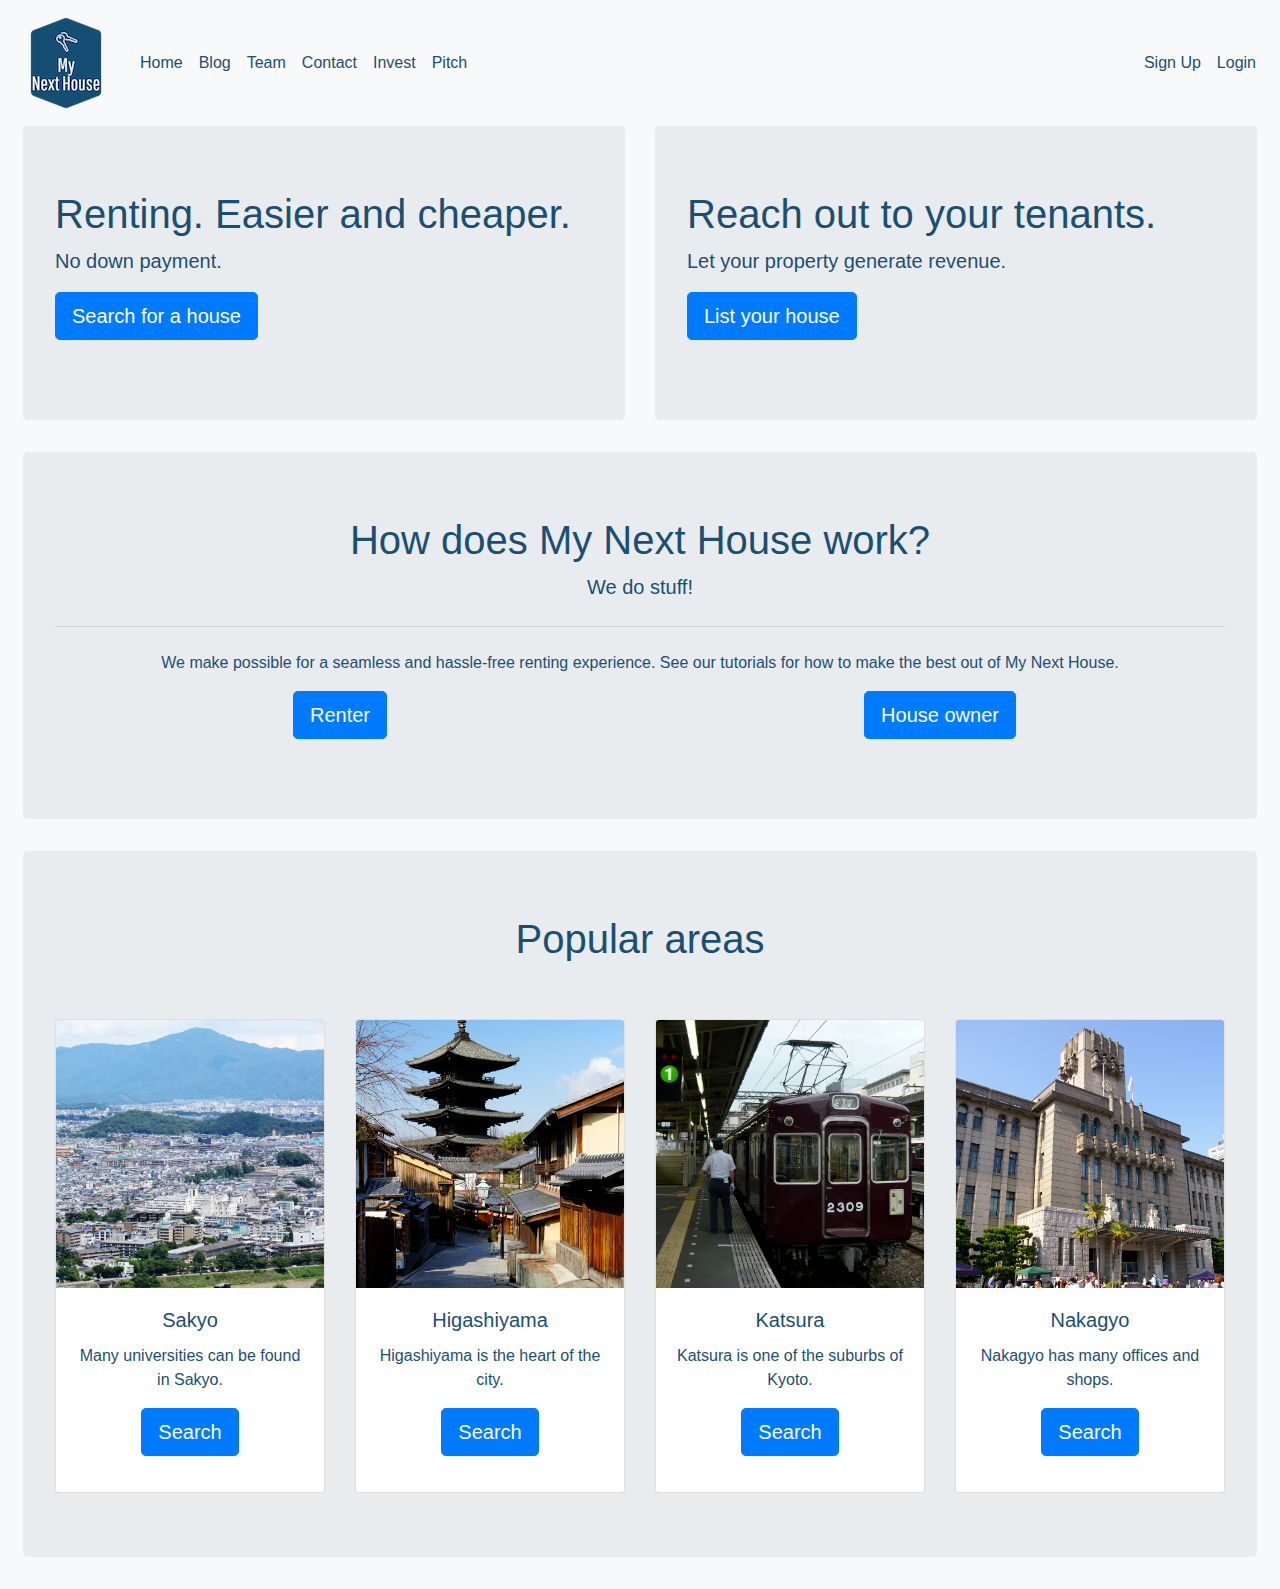
==== index.html @ 5ad105f8 "Add files via upload" ====
<!doctype html>
<html lang="en">
  <head>
    <!-- Required meta tags -->
    <meta charset="utf-8">
    <meta name="viewport" content="width=device-width, initial-scale=1, shrink-to-fit=no">

    <!-- Bootstrap CSS -->
    <link rel="stylesheet" href="https://stackpath.bootstrapcdn.com/bootstrap/4.3.1/css/bootstrap.min.css" integrity="sha384-ggOyR0iXCbMQv3Xipma34MD+dH/1fQ784/j6cY/iJTQUOhcWr7x9JvoRxT2MZw1T" crossorigin="anonymous">
    <link href="styles.css" type="text/css" rel="stylesheet">
    <link rel="stylesheet" href="https://use.fontawesome.com/releases/v5.5.0/css/all.css" integrity="sha384-B4dIYHKNBt8Bc12p+WXckhzcICo0wtJAoU8YZTY5qE0Id1GSseTk6S+L3BlXeVIU" crossorigin="anonymous">


    <title>My Next House</title>
  </head>
  <body class="bg-light">
    <div class="container-fluid p-0">
      <nav class="navbar navbar-expand-lg navbar-light" >
            <a id='logo'class="navbar-brand" href="index.html">
              <img src="./images/mnh_logo.png" width="100" height="100" alt="My Next House Logo">
            </a>
        <button class="navbar-toggler custom-toggler" type="button" data-toggle="collapse" data-target="#navbarSupportedContent" aria-controls="navbarSupportedContent" aria-expanded="false" aria-label="Toggle navigation">
          <span class="navbar-toggler-icon">
          </span>
        </button>

        <div class="collapse navbar-collapse" id="navbarSupportedContent">
          <ul class="navbar-nav mr-auto">
            <li class="nav-item active">
              <a class="nav-link" href="index.html" style="color: #1B4F72;">Home <span class="sr-only">(current)</span></a>
            </li>
            <li class="nav-item active">
              <a class="nav-link" href="blog.html" style="color: #1B4F72;">Blog <span class="sr-only">(current)</span></a>
            </li>
            <li class="nav-item active">
              <a class="nav-link" href="team.html" style="color: #1B4F72;">Team <span class="sr-only">(current)</span></a>
            </li>
            <li class="nav-item active">
              <a class="nav-link" href="contact.html" style="color: #1B4F72;">Contact <span class="sr-only">(current)</span></a>
            </li>
            <li class="nav-item active">
              <a class="nav-link" href="invest.html" style="color: #1B4F72;">Invest <span class="sr-only">(current)</span></a>
            </li>
            <li class="nav-item active">
              <a class="nav-link" href="pitch.html" style="color: #1B4F72;">Pitch <span class="sr-only">(current)</span></a>
            </li>
          </ul>
          <ul class="nav navbar-nav ml-auto">
            <li class="nav-item">
              <a class="nav-link" href="signup.html" style="color: #1B4F72;"><span class="fas fa-user" style="color: #1B4F72;"></span> Sign Up</a>
            </li>
            <li class="nav-item">
              <a class="nav-link" href="login.html" style="color: #1B4F72;"><span class="fas fa-sign-in-alt" style="color: #1B4F72;"></span> Login</a>
            </li>
          </ul>
        </div>
      </nav>
      <div class="row mx-2">
        <div class="col-md col-sm-12">
          <div class="jumbotron">
            <h1 class="display-5">Renting. Easier and cheaper.</h1>
            <p class="lead">No down payment.</p>

            <p class="lead">
                <a class="btn btn-primary btn-lg" href="rent.html" role="button">Search for a house</a>
            </p>
          </div>
        </div>
        <div class="col-md col-sm-12">
          <div class="jumbotron">
            <h1 class="display-5">Reach out to your tenants.</h1>
            <p class="lead">Let your property generate revenue.</p>

            <p class="lead">
                <a class="btn btn-primary btn-lg" href="rentout.html" role="button">List your house</a>
            </p>
          </div>
        </div>
      </div>
      <div class="row mx-2">
        <div class="col text-center">
          <div class="jumbotron">
            <h1 class="display-5">How does My Next House work?</h1>
            <p class="lead">We do stuff!</p>
            <hr class="my-4">
            <p>We make possible for a seamless and hassle-free renting experience.
              See our tutorials for how to make the best out of My Next House.</p>
          <div class="row">
            <div class="col">
              <p class="lead">
                <a class="btn btn-primary btn-lg" href="#" role="button">Renter</a>
              </p>
            </div>
            <div class="col">
              <p class="lead">
                <a class="btn btn-primary btn-lg" href="#" role="button">House owner</a>
              </p>
            </div>
          </div>
        </div>
      </div>
    </div>
    <div class="row mx-2">
      <div class="col text-center">
        <div class="jumbotron">
          <h1 class="display-5 text-center mb-5">Popular areas</h1>
          <div class="row">
            <div class="col-md col-sm-6 mt-2">
              <div class="card">
                <img src="./images/sakyo.png" class="card-img-top" alt="...">
                <div class="card-body">
                  <h5 class="card-title">Sakyo</h5>
                  <p class="card-text">Many universities can be found in Sakyo.</p>
                  <p class="lead">
                    <a class="btn btn-primary btn-lg" href="#" role="button">Search</a>
                  </p>
                </div>
              </div>
            </div>
            <div class="col-md col-sm-6 mt-2">
              <div class="card">
                <img src="./images/higashiyama.png" class="card-img-top" alt="...">
                <div class="card-body">
                  <h5 class="card-title">Higashiyama</h5>
                  <p class="card-text">Higashiyama is the heart of the city.</p>
                  <p class="lead">
                    <a class="btn btn-primary btn-lg" href="#" role="button">Search</a>
                  </p>
                </div>
              </div>
            </div>
            <div class="col-md col-sm-6 mt-2">
              <div class="card">
                <img src="./images/katsura.png" class="card-img-top" alt="...">
                <div class="card-body">
                  <h5 class="card-title">Katsura</h5>
                  <p class="card-text">Katsura is one of the suburbs of Kyoto.</p>
                  <p class="lead">
                    <a class="btn btn-primary btn-lg" href="#" role="button">Search</a>
                  </p>
                </div>
              </div>
            </div>
            <div class="col-md col-sm-6 mt-2">
              <div class="card">
                <img src="./images/nakagyo.png" class="card-img-top" alt="...">
                <div class="card-body">
                  <h5 class="card-title">Nakagyo</h5>
                  <p class="card-text">Nakagyo has many offices and shops.</p>
                  <p class="lead">
                    <a class="btn btn-primary btn-lg" href="#" role="button">Search</a>
                  </p>
                </div>
              </div>
            </div>
          </div>
        </div>
      </div>
    </div>
    <!-- Optional JavaScript -->
    <!-- jQuery first, then Popper.js, then Bootstrap JS -->
    <script src="https://code.jquery.com/jquery-3.3.1.slim.min.js" integrity="sha384-q8i/X+965DzO0rT7abK41JStQIAqVgRVzpbzo5smXKp4YfRvH+8abtTE1Pi6jizo" crossorigin="anonymous"></script>
    <script src="https://cdnjs.cloudflare.com/ajax/libs/popper.js/1.14.7/umd/popper.min.js" integrity="sha384-UO2eT0CpHqdSJQ6hJty5KVphtPhzWj9WO1clHTMGa3JDZwrnQq4sF86dIHNDz0W1" crossorigin="anonymous"></script>
    <script src="https://stackpath.bootstrapcdn.com/bootstrap/4.3.1/js/bootstrap.min.js" integrity="sha384-JjSmVgyd0p3pXB1rRibZUAYoIIy6OrQ6VrjIEaFf/nJGzIxFDsf4x0xIM+B07jRM" crossorigin="anonymous"></script>
  </body>
</html>
---- styles.css ----
*{
  border: 0px solid black;
  font-family: "Geneva", "Lucida Grande", "Lucida Sans Unicode", "Lucida Sans", Tahoma, sans-serif;
  color:#1B4F72;
}

.custom-toggler.navbar-toggler {
    border-color: #1B4F72;
}
.custom-toggler .navbar-toggler-icon {
  background-image: url("data:image/svg+xml;charset=utf8,%3Csvg viewBox='0 0 32 32' xmlns='http://www.w3.org/2000/svg'%3E%3Cpath stroke='rgba(27, 79, 114, 1)' stroke-width='2' stroke-linecap='round' stroke-miterlimit='10' d='M4 8h24M4 16h24M4 24h24'/%3E%3C/svg%3E");
}

.jumbotron a , ..jumbotron .btn {
  background-color: #1B4F72;
  border: 0px solid #1B4F72;
}

.border-bottom-3px {
    border-bottom: 3px solid #1B4F72;
}
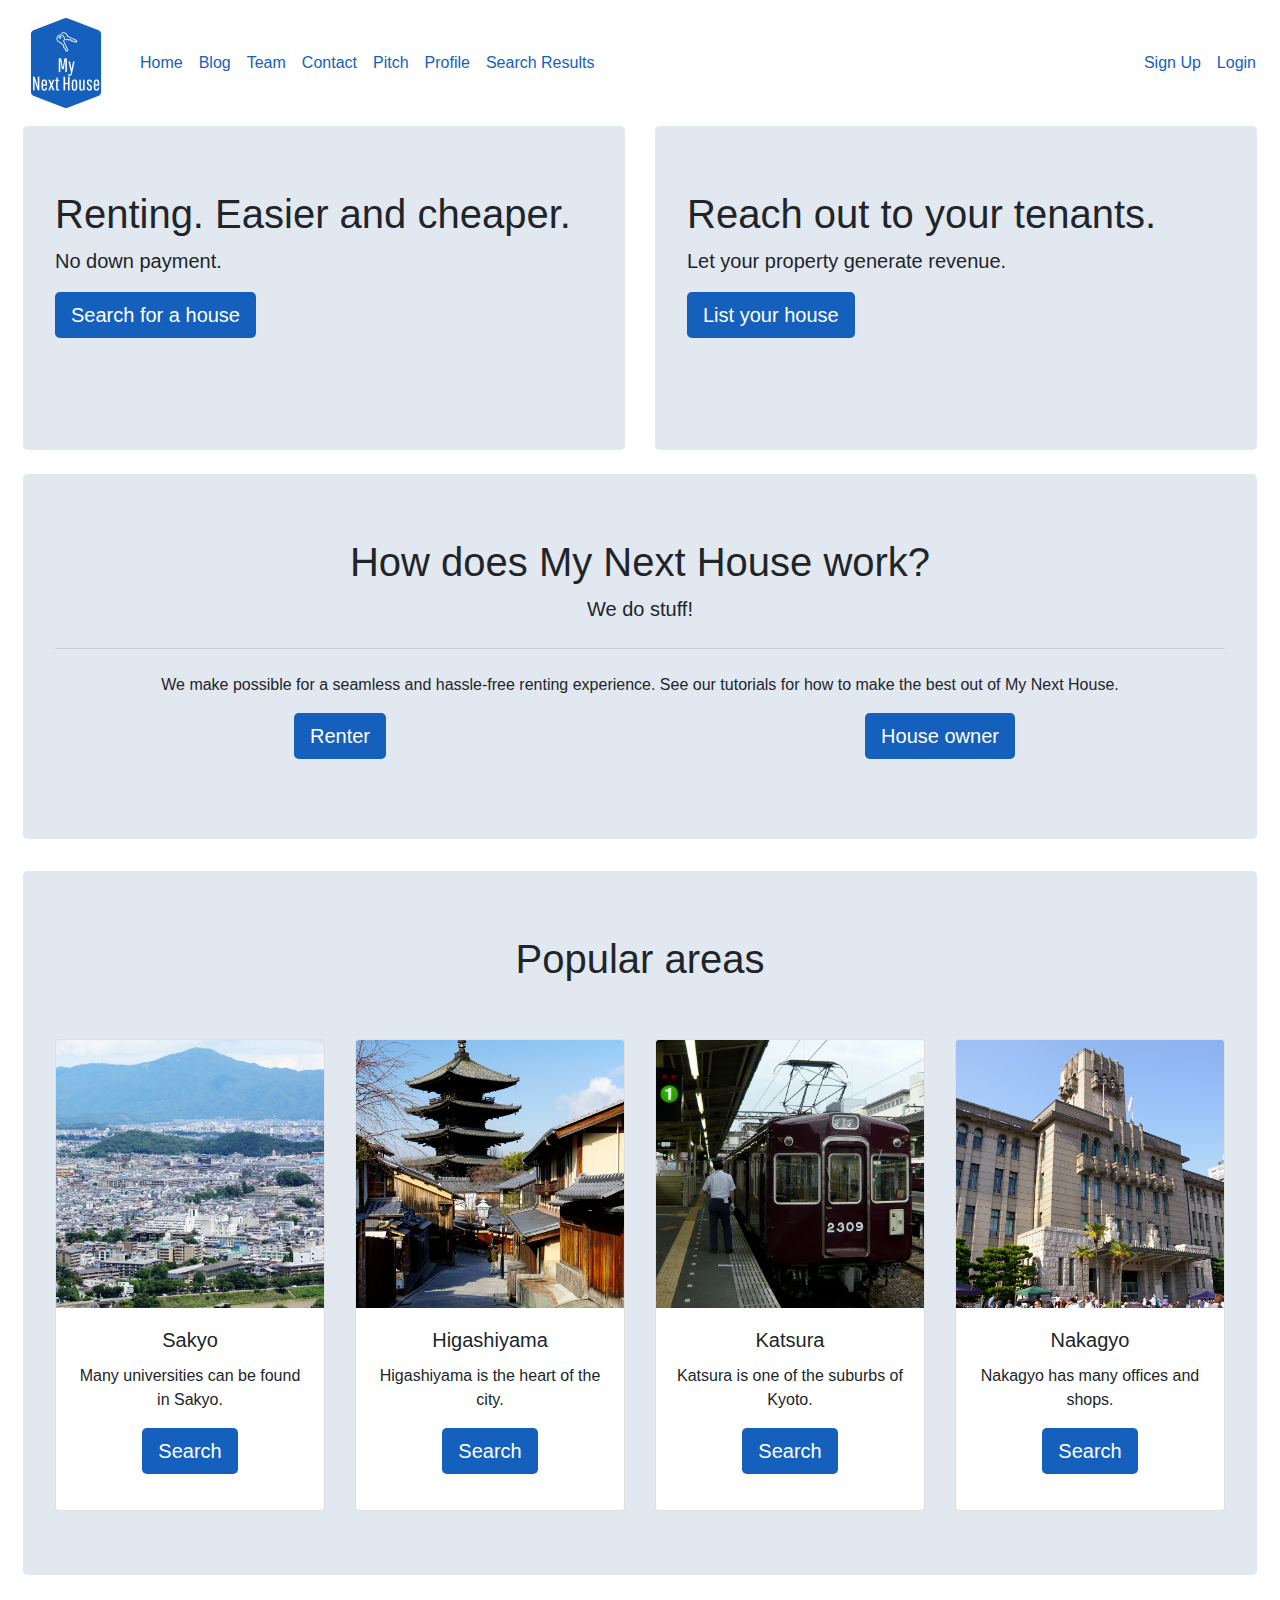
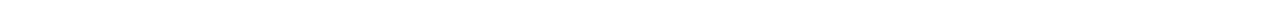
==== commit 77fbf4c1: "Add files via upload" ====
--- a/index.html
+++ b/index.html
@@ -13,9 +13,9 @@
 
     <title>My Next House</title>
   </head>
-  <body class="bg-light">
+  <body>
     <div class="container-fluid p-0">
-      <nav class="navbar navbar-expand-lg navbar-light" >
+      <nav class="navbar navbar-expand-lg ">
             <a id='logo'class="navbar-brand" href="index.html">
               <img src="./images/mnh_logo.png" width="100" height="100" alt="My Next House Logo">
             </a>
@@ -27,52 +27,103 @@
         <div class="collapse navbar-collapse" id="navbarSupportedContent">
           <ul class="navbar-nav mr-auto">
             <li class="nav-item active">
-              <a class="nav-link" href="index.html" style="color: #1B4F72;">Home <span class="sr-only">(current)</span></a>
-            </li>
-            <li class="nav-item active">
-              <a class="nav-link" href="blog.html" style="color: #1B4F72;">Blog <span class="sr-only">(current)</span></a>
-            </li>
-            <li class="nav-item active">
-              <a class="nav-link" href="team.html" style="color: #1B4F72;">Team <span class="sr-only">(current)</span></a>
-            </li>
-            <li class="nav-item active">
-              <a class="nav-link" href="contact.html" style="color: #1B4F72;">Contact <span class="sr-only">(current)</span></a>
-            </li>
-            <li class="nav-item active">
-              <a class="nav-link" href="invest.html" style="color: #1B4F72;">Invest <span class="sr-only">(current)</span></a>
-            </li>
-            <li class="nav-item active">
-              <a class="nav-link" href="pitch.html" style="color: #1B4F72;">Pitch <span class="sr-only">(current)</span></a>
+              <a class="nav-link" href="index.html">Home <span class="sr-only">(current)</span></a>
+            </li>
+            <li class="nav-item active">
+              <a class="nav-link" href="blog.html">Blog <span class="sr-only">(current)</span></a>
+            </li>
+            <li class="nav-item active">
+              <a class="nav-link" href="team.html" >Team <span class="sr-only">(current)</span></a>
+            </li>
+            <li class="nav-item active">
+              <a class="nav-link" href="contact.html" >Contact <span class="sr-only">(current)</span></a>
+            </li>
+            <li class="nav-item active">
+              <a class="nav-link" href="pitch.html" >Pitch <span class="sr-only">(current)</span></a>
+            </li>
+            <li class="nav-item active">
+              <a class="nav-link" href="profile_rentout.html" >Profile <span class="sr-only">(current)</span></a>
+            </li>
+            <li class="nav-item active">
+              <a class="nav-link" href="result.html" >Search Results <span class="sr-only">(current)</span></a>
             </li>
           </ul>
           <ul class="nav navbar-nav ml-auto">
-            <li class="nav-item">
-              <a class="nav-link" href="signup.html" style="color: #1B4F72;"><span class="fas fa-user" style="color: #1B4F72;"></span> Sign Up</a>
-            </li>
-            <li class="nav-item">
-              <a class="nav-link" href="login.html" style="color: #1B4F72;"><span class="fas fa-sign-in-alt" style="color: #1B4F72;"></span> Login</a>
+
+
+            <li class="nav-item dropdown">
+              <a class="nav-link dropdown-toggle" data-toggle="dropdown" href="#" role="button" aria-haspopup="true" aria-expanded="false"><span class="fas fa-user" style="color: #1560bd;"></span> Sign Up</a>
+              <div class="dropdown-menu dropdown-menu-right text-center"  style="min-width: 20rem;"width="200px">
+                <form class="px-4 py-3">
+                  <div class="form-group">
+                    <label for="signup-email">Email address</label>
+                    <input type="email" class="form-control" id="signup-email" placeholder="email@example.com">
+                  </div>
+                  <div class="form-group">
+                    <label for="signup-password">Password</label>
+                    <input type="password" class="form-control" id="signup-password" placeholder="Password">
+                  </div>
+                  <div class="form-check mb-3 text-center">
+                    <input type="checkbox" class="form-check-input" id="signup-rememberme">
+                    <label class="form-check-label" for="signup-rememberme">
+                      Remember me
+                    </label>
+                  </div>
+                  <div class="text-center">
+                    <button type="submit" class="btn">Sign up</button>
+                  </div>
+                </form>
+              </div>
+            </li>
+
+
+            <li class="nav-item dropdown">
+              <a class="nav-link dropdown-toggle" data-toggle="dropdown" href="#" role="button" aria-haspopup="true" aria-expanded="false"><span class="fas fa-sign-in-alt" style="color: #1560bd;"></span> Login</a>
+              <div class="dropdown-menu dropdown-menu-right text-center"  style="min-width: 20rem;"width="200px">
+                <form class="px-4 py-3">
+                  <div class="form-group">
+                    <label for="login-email">Email address</label>
+                    <input type="email" class="form-control" id="login-email" placeholder="email@example.com">
+                  </div>
+                  <div class="form-group">
+                    <label for="login-password">Password</label>
+                    <input type="password" class="form-control" id="login-password" placeholder="Password">
+                  </div>
+                  <div class="form-check mb-3 text-center">
+                    <input type="checkbox" class="form-check-input" id="login-rememberme">
+                    <label class="form-check-label" for="login-rememberme">
+                      Remember me
+                    </label>
+                  </div>
+                  <div class="text-center">
+                    <button type="submit" class="btn">Login</button>
+                  </div>
+                </form>
+                <div class="dropdown-divider"></div>
+                <a class="dropdown-item" href="#">Forgot password?</a>
+              </div>
             </li>
           </ul>
         </div>
       </nav>
-      <div class="row mx-2">
-        <div class="col-md col-sm-12">
-          <div class="jumbotron">
+      <div class="row mx-2 row-eq-height">
+        <div class="col-md-6 col-sm-12 pb-4">
+          <div class="jumbotron" style="height:100%;">
             <h1 class="display-5">Renting. Easier and cheaper.</h1>
             <p class="lead">No down payment.</p>
 
             <p class="lead">
-                <a class="btn btn-primary btn-lg" href="rent.html" role="button">Search for a house</a>
+                <a class="btn btn-lg" href="rent.html" role="button">Search for a house</a>
             </p>
           </div>
         </div>
-        <div class="col-md col-sm-12">
-          <div class="jumbotron">
+        <div class="col-md-6 col-sm-12 pb-4">
+          <div class="jumbotron" style="height:100%;">
             <h1 class="display-5">Reach out to your tenants.</h1>
             <p class="lead">Let your property generate revenue.</p>
 
-            <p class="lead">
-                <a class="btn btn-primary btn-lg" href="rentout.html" role="button">List your house</a>
+            <p class="lead" >
+                <a class="btn btn-lg" href="signup.html" role="button">List your house</a>
             </p>
           </div>
         </div>
@@ -86,14 +137,14 @@
             <p>We make possible for a seamless and hassle-free renting experience.
               See our tutorials for how to make the best out of My Next House.</p>
           <div class="row">
+            <div class="col text-center">
+              <p class="lead">
+                <a class="btn btn-lg" href="#" role="button">Renter</a>
+              </p>
+            </div>
             <div class="col">
               <p class="lead">
-                <a class="btn btn-primary btn-lg" href="#" role="button">Renter</a>
-              </p>
-            </div>
-            <div class="col">
-              <p class="lead">
-                <a class="btn btn-primary btn-lg" href="#" role="button">House owner</a>
+                <a class="btn btn-lg" href="#" role="button">House owner</a>
               </p>
             </div>
           </div>
@@ -112,7 +163,7 @@
                   <h5 class="card-title">Sakyo</h5>
                   <p class="card-text">Many universities can be found in Sakyo.</p>
                   <p class="lead">
-                    <a class="btn btn-primary btn-lg" href="#" role="button">Search</a>
+                    <a class="btn btn-lg" href="#" role="button">Search</a>
                   </p>
                 </div>
               </div>
@@ -124,7 +175,7 @@
                   <h5 class="card-title">Higashiyama</h5>
                   <p class="card-text">Higashiyama is the heart of the city.</p>
                   <p class="lead">
-                    <a class="btn btn-primary btn-lg" href="#" role="button">Search</a>
+                    <a class="btn btn-lg" href="#" role="button">Search</a>
                   </p>
                 </div>
               </div>
@@ -136,7 +187,7 @@
                   <h5 class="card-title">Katsura</h5>
                   <p class="card-text">Katsura is one of the suburbs of Kyoto.</p>
                   <p class="lead">
-                    <a class="btn btn-primary btn-lg" href="#" role="button">Search</a>
+                    <a class="btn btn-lg" href="#" role="button">Search</a>
                   </p>
                 </div>
               </div>
@@ -148,7 +199,7 @@
                   <h5 class="card-title">Nakagyo</h5>
                   <p class="card-text">Nakagyo has many offices and shops.</p>
                   <p class="lead">
-                    <a class="btn btn-primary btn-lg" href="#" role="button">Search</a>
+                    <a class="btn btn-lg" href="#" role="button">Search</a>
                   </p>
                 </div>
               </div>
--- a/styles.css
+++ b/styles.css
@@ -1,21 +1,84 @@
+/*  color:#1B4F72;
+
+*/
 *{
   border: 0px solid black;
   font-family: "Geneva", "Lucida Grande", "Lucida Sans Unicode", "Lucida Sans", Tahoma, sans-serif;
-  color:#1B4F72;
 }
 
-.custom-toggler.navbar-toggler {
-    border-color: #1B4F72;
-}
-.custom-toggler .navbar-toggler-icon {
-  background-image: url("data:image/svg+xml;charset=utf8,%3Csvg viewBox='0 0 32 32' xmlns='http://www.w3.org/2000/svg'%3E%3Cpath stroke='rgba(27, 79, 114, 1)' stroke-width='2' stroke-linecap='round' stroke-miterlimit='10' d='M4 8h24M4 16h24M4 24h24'/%3E%3C/svg%3E");
+.container-fluid {
+  background-color:white;
 }
 
-.jumbotron a , ..jumbotron .btn {
-  background-color: #1B4F72;
-  border: 0px solid #1B4F72;
+
+.nav-link a, .nav-link a:visited, .nav-link a:hover{
+  color:#1560bd;
+  text-decoration:none;
 }
 
+.lead a, .btn {
+  color:white !important;
+  background-color: #1560bd;
+  border:0px;
+}
+
+a, a:visited,a:hover{
+  color:#1560bd;
+  text-decoration:none;
+}
+
+.jumbotron {
+  background-color:#e1e8f0;
+}
+
+
+.custom-toggler.navbar-toggler {
+    border-color: #1560bd;
+}
+
+.custom-toggler .navbar-toggler-icon {
+  background-image: url("data:image/svg+xml;charset=utf8,%3Csvg viewBox='0 0 32 32' xmlns='http://www.w3.org/2000/svg'%3E%3Cpath stroke='rgba(21, 96, 189, 1.0)' stroke-width='2' stroke-linecap='round' stroke-miterlimit='10' d='M4 8h24M4 16h24M4 24h24'/%3E%3C/svg%3E");
+}
+
+
+
 .border-bottom-3px {
-    border-bottom: 3px solid #1B4F72;
+    border-bottom: 3px solid;
 }
+
+.dropdown-toggle::after {
+    content: none;
+}
+
+.fa {
+  padding: 10px;
+  margin:2px 1px;
+  width: 50px;
+  text-align: center;
+  border-radius:5px;
+}
+
+.fa:hover {
+    opacity: 0.7;
+}
+
+
+.fa-facebook, .fa-facebook:visited {
+  background: #3B5998;
+  color: white;
+}
+
+.fa-twitter , .fa-twitter:visited{
+  background: #55ACEE;
+  color: white;
+}
+
+.fa-linkedin, .fa-linkedin:visited {
+  background: #007bb5;
+  color: white;
+}
+
+.fa-github, .fa-github:visited {
+  background:black;
+  color:white;
+}
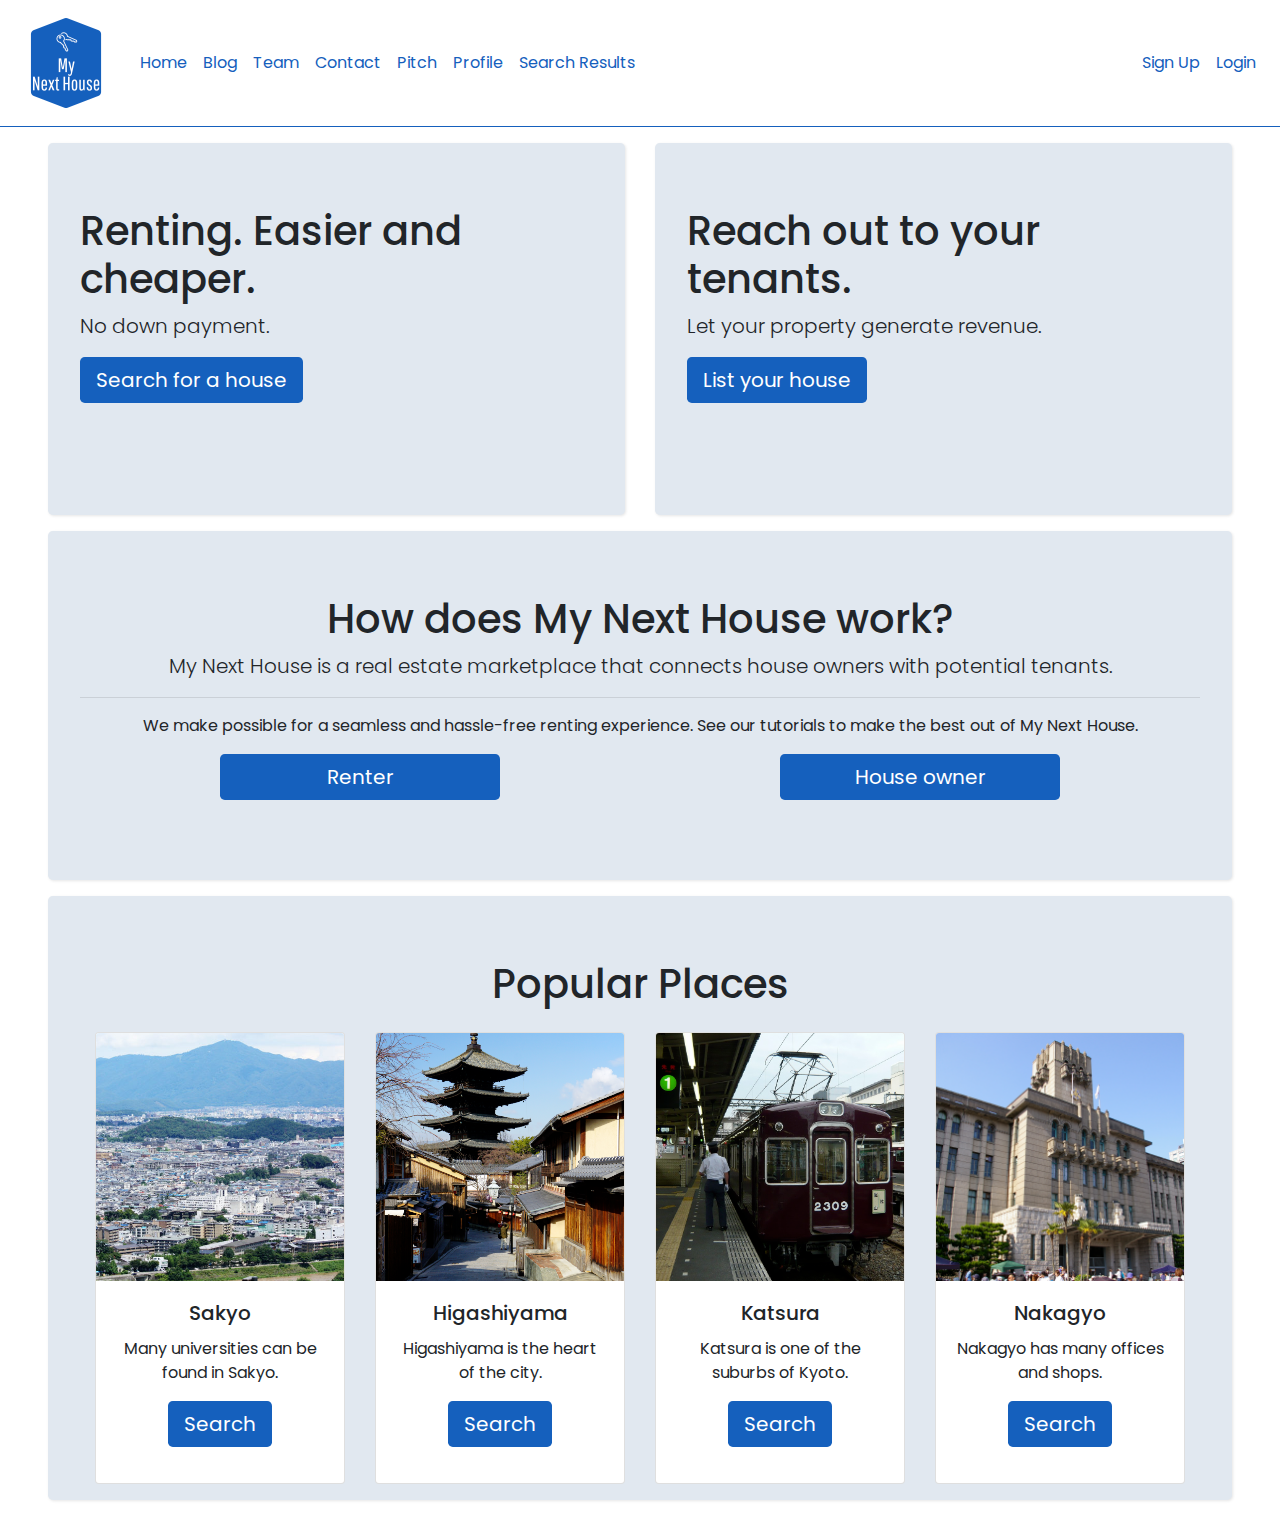
==== commit 0600f744: "Add files via upload" ====
--- a/index.html
+++ b/index.html
@@ -15,16 +15,23 @@
   </head>
   <body>
     <div class="container-fluid p-0">
-      <nav class="navbar navbar-expand-lg ">
-            <a id='logo'class="navbar-brand" href="index.html">
-              <img src="./images/mnh_logo.png" width="100" height="100" alt="My Next House Logo">
-            </a>
-        <button class="navbar-toggler custom-toggler" type="button" data-toggle="collapse" data-target="#navbarSupportedContent" aria-controls="navbarSupportedContent" aria-expanded="false" aria-label="Toggle navigation">
+      <nav class="navbar navbar-expand-lg mb-3">
+        <a class="navbar-brand" href="index.html">
+          <img src="./images/mnh_logo.png" width="100" height="100" alt="My Next House Logo">
+        </a>
+        <button
+          class="navbar-toggler custom-toggler"
+          type="button"
+          data-toggle="collapse"
+          data-target="#menu"
+          aria-controls="navbarSupportedContent"
+          aria-expanded="false"
+          aria-label="Toggle navigation">
           <span class="navbar-toggler-icon">
           </span>
         </button>
 
-        <div class="collapse navbar-collapse" id="navbarSupportedContent">
+        <div class="collapse navbar-collapse" id="menu">
           <ul class="navbar-nav mr-auto">
             <li class="nav-item active">
               <a class="nav-link" href="index.html">Home <span class="sr-only">(current)</span></a>
@@ -45,15 +52,13 @@
               <a class="nav-link" href="profile_rentout.html" >Profile <span class="sr-only">(current)</span></a>
             </li>
             <li class="nav-item active">
-              <a class="nav-link" href="result.html" >Search Results <span class="sr-only">(current)</span></a>
+              <a class="nav-link" href="search1.html" >Search Results <span class="sr-only">(current)</span></a>
             </li>
           </ul>
           <ul class="nav navbar-nav ml-auto">
-
-
             <li class="nav-item dropdown">
               <a class="nav-link dropdown-toggle" data-toggle="dropdown" href="#" role="button" aria-haspopup="true" aria-expanded="false"><span class="fas fa-user" style="color: #1560bd;"></span> Sign Up</a>
-              <div class="dropdown-menu dropdown-menu-right text-center"  style="min-width: 20rem;"width="200px">
+              <div class="dropdown-menu dropdown-menu-right text-center"  style="min-width:20rem;">
                 <form class="px-4 py-3">
                   <div class="form-group">
                     <label for="signup-email">Email address</label>
@@ -106,8 +111,10 @@
           </ul>
         </div>
       </nav>
-      <div class="row mx-2 row-eq-height">
-        <div class="col-md-6 col-sm-12 pb-4">
+    </div>
+    <div class="container-fluid px-5">
+      <div class="row row-eq-height">
+        <div class="col-md-6 col-sm-12 mb-3">
           <div class="jumbotron" style="height:100%;">
             <h1 class="display-5">Renting. Easier and cheaper.</h1>
             <p class="lead">No down payment.</p>
@@ -117,7 +124,7 @@
             </p>
           </div>
         </div>
-        <div class="col-md-6 col-sm-12 pb-4">
+        <div class="col-md-6 col-sm-12 mb-3">
           <div class="jumbotron" style="height:100%;">
             <h1 class="display-5">Reach out to your tenants.</h1>
             <p class="lead">Let your property generate revenue.</p>
@@ -128,86 +135,82 @@
           </div>
         </div>
       </div>
-      <div class="row mx-2">
-        <div class="col text-center">
-          <div class="jumbotron">
-            <h1 class="display-5">How does My Next House work?</h1>
-            <p class="lead">We do stuff!</p>
-            <hr class="my-4">
-            <p>We make possible for a seamless and hassle-free renting experience.
-              See our tutorials for how to make the best out of My Next House.</p>
-          <div class="row">
-            <div class="col text-center">
-              <p class="lead">
-                <a class="btn btn-lg" href="#" role="button">Renter</a>
-              </p>
-            </div>
-            <div class="col">
-              <p class="lead">
-                <a class="btn btn-lg" href="#" role="button">House owner</a>
-              </p>
+      <div class="jumbotron text-center mb-3">
+        <h1 class="display-5">How does My Next House work?</h1>
+        <p class="lead">My Next House is a real estate marketplace that connects house owners
+        with potential tenants.</p>
+        <hr />
+        <p>We make possible for a seamless and hassle-free renting experience.
+          See our tutorials to make the best out of My Next House.
+        </p>
+        <div class="row no-gutters justify-content-around ">
+          <div class="col-md-3 col-sm-4">
+            <p class="lead">
+              <a class="btn btn-lg w-100" href="renttutorial.html" role="button">Renter</a>
+            </p>
+          </div>
+          <div class="col-md-3 col-sm-4">
+            <p class="lead">
+              <a class="btn btn-lg w-100" href="rentouttutorial.html" role="button">House owner</a>
+            </p>
+          </div>
+        </div>
+      </div>
+      <div class="jumbotron text-center pb-0">
+        <h1 class="mb-4">Popular Places</h1>
+        <div class="row row-eq-height m-0">
+          <div class="col-md-3 col-sm-12 mb-3">
+            <div class="card">
+              <img src="./images/sakyo.png" class="card-img-top" alt="Sakyo">
+              <div class="card-body">
+                <h5 class="card-title">Sakyo</h5>
+                <p class="card-text">Many universities can be found in Sakyo.</p>
+                <p class="lead">
+                  <a class="btn btn-lg" href="#" role="button">Search</a>
+                </p>
+              </div>
+            </div>
+          </div>
+          <div class="col-md-3 col-sm-12 mb-3">
+            <div class="card">
+              <img src="./images/higashiyama.png" class="card-img-top" alt="Higashiyama">
+              <div class="card-body">
+                <h5 class="card-title">Higashiyama</h5>
+                <p class="card-text">Higashiyama is the heart of the city.</p>
+                <p class="lead">
+                  <a class="btn btn-lg" href="#" role="button">Search</a>
+                </p>
+              </div>
+            </div>
+          </div>
+          <div class="col-md-3 col-sm-12 mb-3">
+            <div class="card">
+              <img src="./images/katsura.png" class="card-img-top" alt="Katsura">
+              <div class="card-body">
+                <h5 class="card-title">Katsura</h5>
+                <p class="card-text">Katsura is one of the suburbs of Kyoto.</p>
+                <p class="lead">
+                  <a class="btn btn-lg" href="#" role="button">Search</a>
+                </p>
+              </div>
+            </div>
+          </div>
+          <div class="col-md-3 col-sm-12 mb-3">
+            <div class="card">
+              <img src="./images/nakagyo.png" class="card-img-top" alt="Nakagyo">
+              <div class="card-body">
+                <h5 class="card-title">Nakagyo</h5>
+                <p class="card-text">Nakagyo has many offices and shops.</p>
+                <p class="lead">
+                  <a class="btn btn-lg" href="#" role="button">Search</a>
+                </p>
+              </div>
             </div>
           </div>
         </div>
       </div>
     </div>
-    <div class="row mx-2">
-      <div class="col text-center">
-        <div class="jumbotron">
-          <h1 class="display-5 text-center mb-5">Popular areas</h1>
-          <div class="row">
-            <div class="col-md col-sm-6 mt-2">
-              <div class="card">
-                <img src="./images/sakyo.png" class="card-img-top" alt="...">
-                <div class="card-body">
-                  <h5 class="card-title">Sakyo</h5>
-                  <p class="card-text">Many universities can be found in Sakyo.</p>
-                  <p class="lead">
-                    <a class="btn btn-lg" href="#" role="button">Search</a>
-                  </p>
-                </div>
-              </div>
-            </div>
-            <div class="col-md col-sm-6 mt-2">
-              <div class="card">
-                <img src="./images/higashiyama.png" class="card-img-top" alt="...">
-                <div class="card-body">
-                  <h5 class="card-title">Higashiyama</h5>
-                  <p class="card-text">Higashiyama is the heart of the city.</p>
-                  <p class="lead">
-                    <a class="btn btn-lg" href="#" role="button">Search</a>
-                  </p>
-                </div>
-              </div>
-            </div>
-            <div class="col-md col-sm-6 mt-2">
-              <div class="card">
-                <img src="./images/katsura.png" class="card-img-top" alt="...">
-                <div class="card-body">
-                  <h5 class="card-title">Katsura</h5>
-                  <p class="card-text">Katsura is one of the suburbs of Kyoto.</p>
-                  <p class="lead">
-                    <a class="btn btn-lg" href="#" role="button">Search</a>
-                  </p>
-                </div>
-              </div>
-            </div>
-            <div class="col-md col-sm-6 mt-2">
-              <div class="card">
-                <img src="./images/nakagyo.png" class="card-img-top" alt="...">
-                <div class="card-body">
-                  <h5 class="card-title">Nakagyo</h5>
-                  <p class="card-text">Nakagyo has many offices and shops.</p>
-                  <p class="lead">
-                    <a class="btn btn-lg" href="#" role="button">Search</a>
-                  </p>
-                </div>
-              </div>
-            </div>
-          </div>
-        </div>
-      </div>
-    </div>
+
     <!-- Optional JavaScript -->
     <!-- jQuery first, then Popper.js, then Bootstrap JS -->
     <script src="https://code.jquery.com/jquery-3.3.1.slim.min.js" integrity="sha384-q8i/X+965DzO0rT7abK41JStQIAqVgRVzpbzo5smXKp4YfRvH+8abtTE1Pi6jizo" crossorigin="anonymous"></script>
--- a/styles.css
+++ b/styles.css
@@ -1,13 +1,11 @@
 /*  color:#1B4F72;
 
 */
+@import "https://fonts.googleapis.com/css?family=Poppins:300,400,500,600,700";
+
 *{
-  border: 0px solid black;
-  font-family: "Geneva", "Lucida Grande", "Lucida Sans Unicode", "Lucida Sans", Tahoma, sans-serif;
-}
-
-.container-fluid {
-  background-color:white;
+  border: 0px solid black ;
+  font-family: 'Poppins', sans-serif;
 }
 
 
@@ -29,8 +27,12 @@
 
 .jumbotron {
   background-color:#e1e8f0;
+  box-shadow: 1px 1px 3px rgba(0, 0, 0, 0.1);
 }
 
+.navbar{
+  border-bottom: 1px solid #1560bd!important;
+}
 
 .custom-toggler.navbar-toggler {
     border-color: #1560bd;
@@ -41,7 +43,6 @@
 }
 
 
-
 .border-bottom-3px {
     border-bottom: 3px solid;
 }
@@ -50,12 +51,15 @@
     content: none;
 }
 
+
+
 .fa {
   padding: 10px;
   margin:2px 1px;
   width: 50px;
   text-align: center;
   border-radius:5px;
+  color:white;
 }
 
 .fa:hover {
